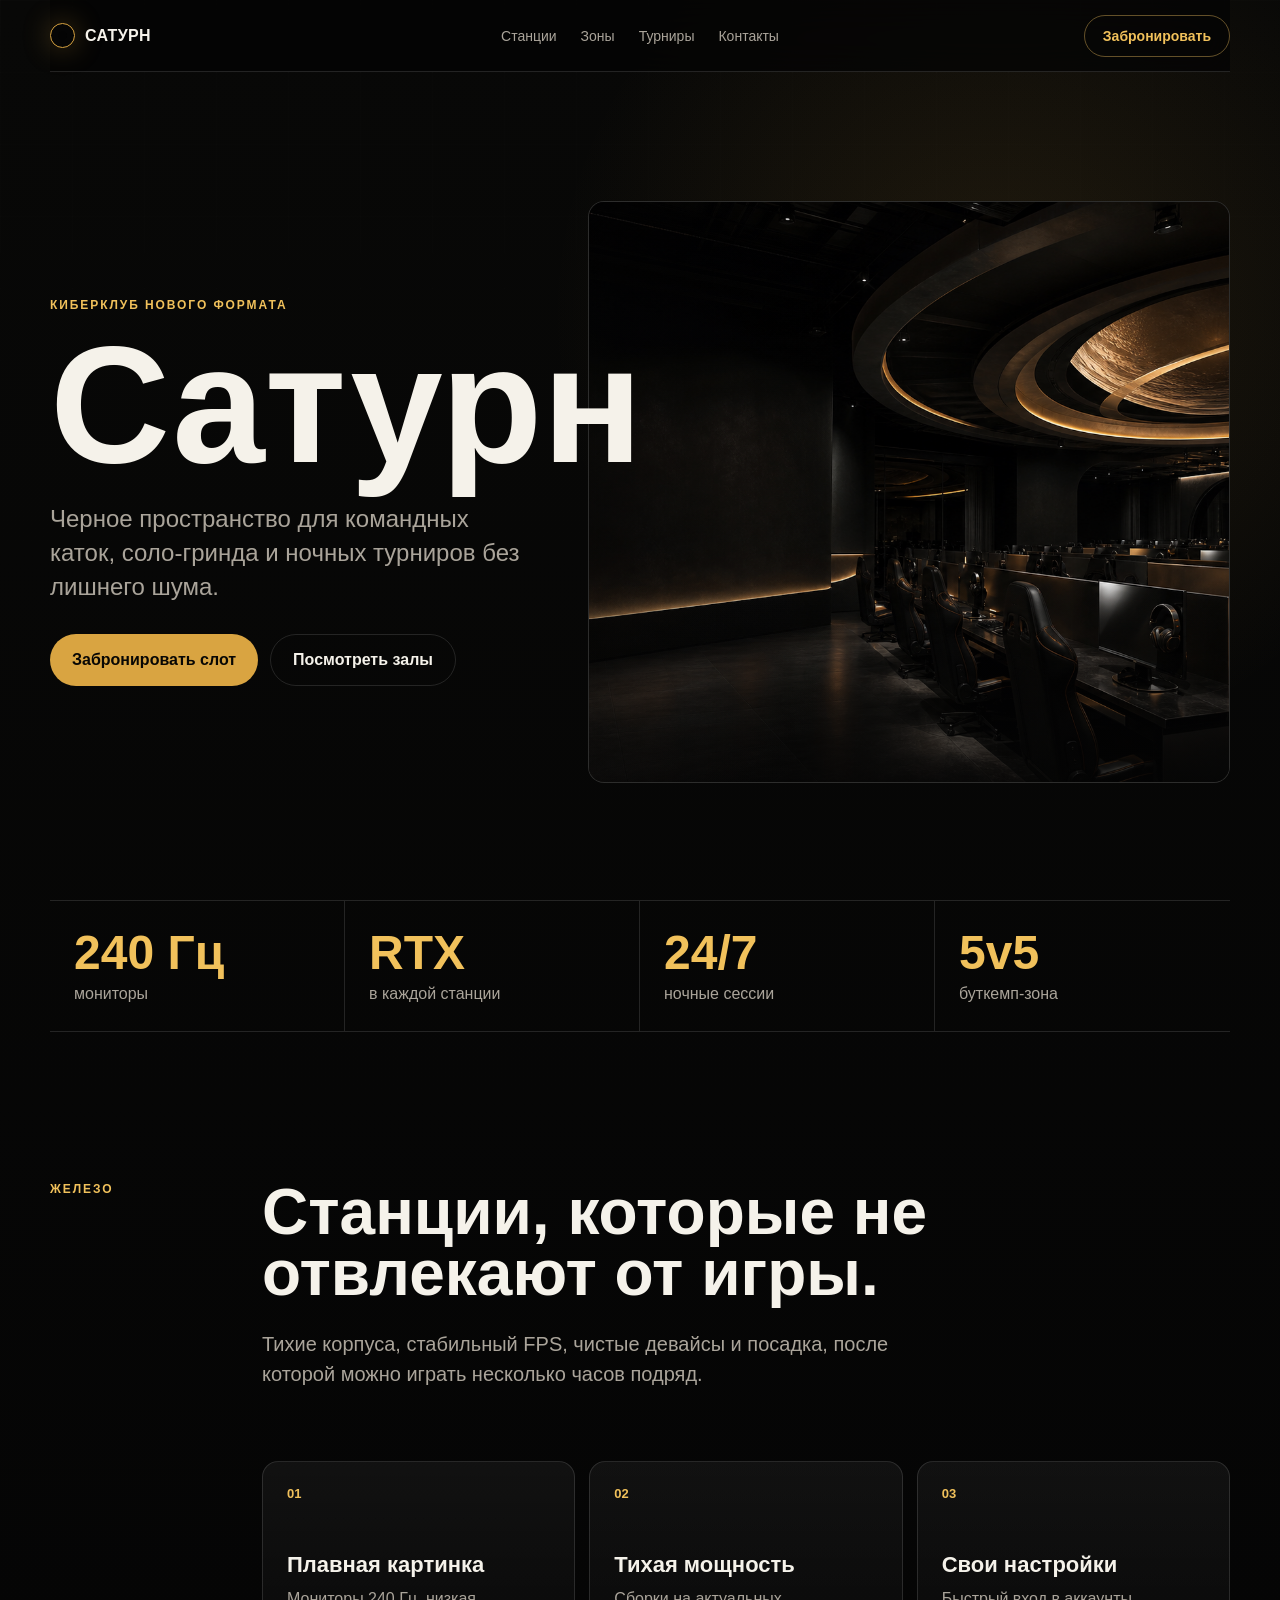
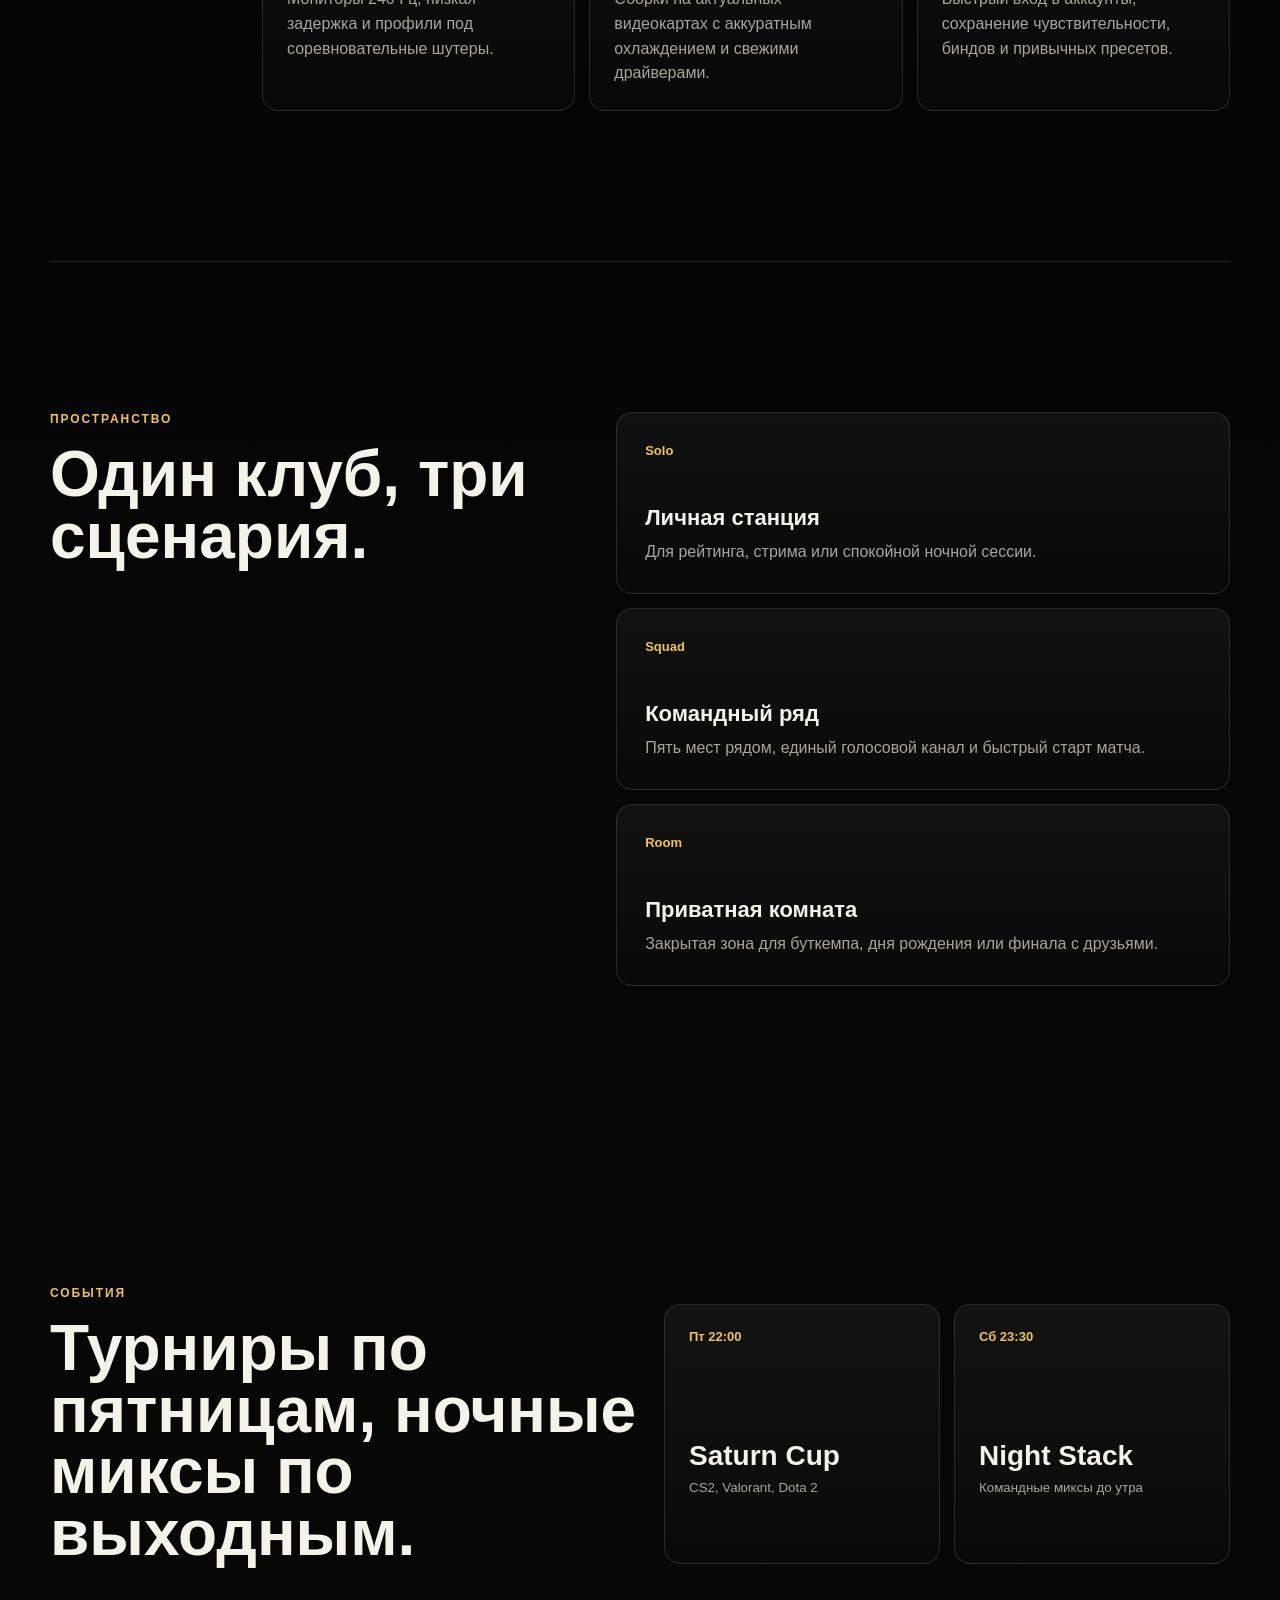
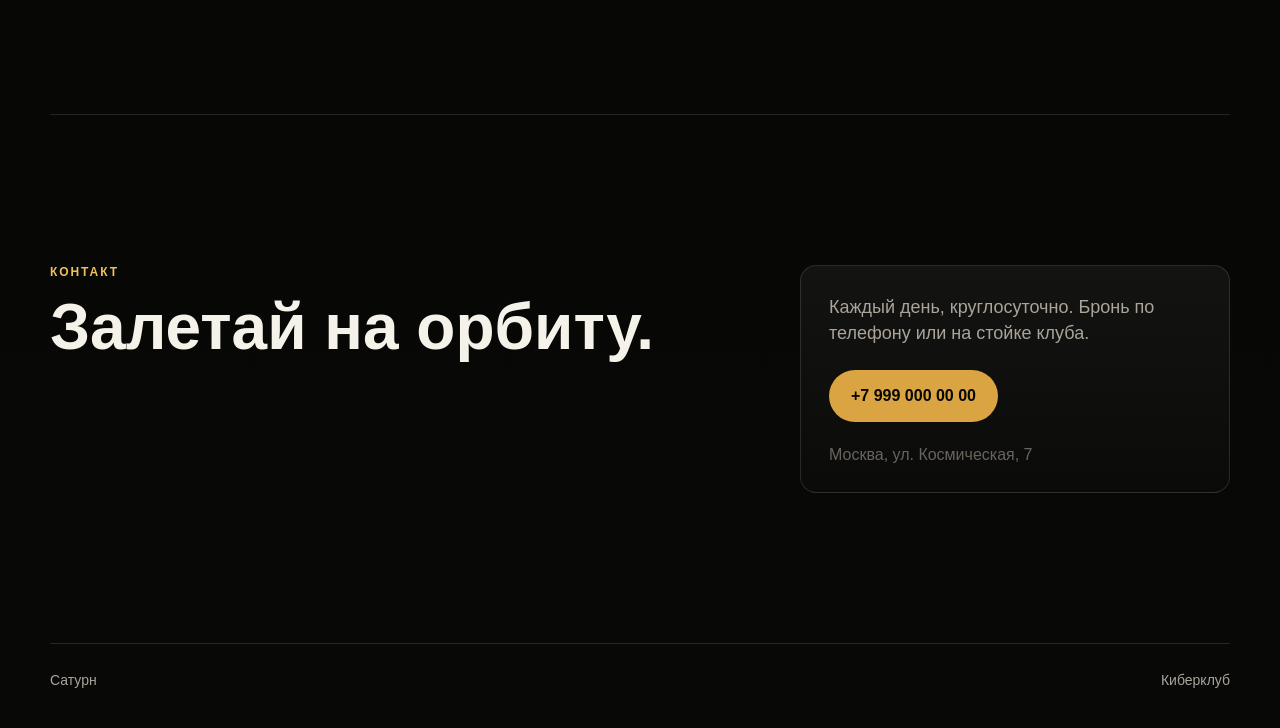
==== index.html @ b1b09402 "Add files via upload" ====
<!doctype html>
<html lang="ru">
  <head>
    <meta charset="utf-8">
    <meta name="viewport" content="width=device-width, initial-scale=1">
    <title>Сатурн | Киберклуб</title>
    <meta
      name="description"
      content="Киберклуб Сатурн: игровые станции, приватные комнаты, турниры и ночные сессии в минималистичном черном пространстве."
    >
    <link rel="preload" href="assets/saturn-hero.png" as="image">
    <link rel="stylesheet" href="styles.css">
  </head>
  <body>
    <header class="site-header">
      <a class="brand" href="#top" aria-label="Сатурн, на главную">
        <span class="brand-mark" aria-hidden="true"></span>
        <span>Сатурн</span>
      </a>
      <nav class="nav" aria-label="Основная навигация">
        <a href="#stations">Станции</a>
        <a href="#zones">Зоны</a>
        <a href="#events">Турниры</a>
        <a href="#contact">Контакты</a>
      </nav>
      <a class="nav-cta" href="#booking">Забронировать</a>
    </header>

    <main id="top">
      <section class="hero" aria-labelledby="hero-title">
        <div class="hero-copy">
          <p class="eyebrow">Киберклуб нового формата</p>
          <h1 id="hero-title">Сатурн</h1>
          <p class="hero-text">
            Черное пространство для командных каток, соло-гринда и ночных турниров без лишнего шума.
          </p>
          <div class="hero-actions" id="booking">
            <a class="button button-primary" href="tel:+79990000000">Забронировать слот</a>
            <a class="button button-secondary" href="#zones">Посмотреть залы</a>
          </div>
        </div>
        <div class="hero-visual" aria-label="Интерьер киберклуба Сатурн">
          <img src="assets/saturn-hero.png" alt="Темный футуристичный зал киберклуба с игровыми станциями">
        </div>
      </section>

      <section class="signal-strip" aria-label="Ключевые преимущества">
        <div>
          <strong>240 Гц</strong>
          <span>мониторы</span>
        </div>
        <div>
          <strong>RTX</strong>
          <span>в каждой станции</span>
        </div>
        <div>
          <strong>24/7</strong>
          <span>ночные сессии</span>
        </div>
        <div>
          <strong>5v5</strong>
          <span>буткемп-зона</span>
        </div>
      </section>

      <section class="section section-intro" id="stations">
        <div class="section-kicker">Железо</div>
        <div class="section-body">
          <h2>Станции, которые не отвлекают от игры.</h2>
          <p>
            Тихие корпуса, стабильный FPS, чистые девайсы и посадка, после которой можно играть несколько часов подряд.
          </p>
        </div>
        <div class="spec-grid">
          <article>
            <span>01</span>
            <h3>Плавная картинка</h3>
            <p>Мониторы 240 Гц, низкая задержка и профили под соревновательные шутеры.</p>
          </article>
          <article>
            <span>02</span>
            <h3>Тихая мощность</h3>
            <p>Сборки на актуальных видеокартах с аккуратным охлаждением и свежими драйверами.</p>
          </article>
          <article>
            <span>03</span>
            <h3>Свои настройки</h3>
            <p>Быстрый вход в аккаунты, сохранение чувствительности, биндов и привычных пресетов.</p>
          </article>
        </div>
      </section>

      <section class="zones" id="zones" aria-labelledby="zones-title">
        <div class="zone-main">
          <p class="eyebrow">Пространство</p>
          <h2 id="zones-title">Один клуб, три сценария.</h2>
        </div>
        <div class="zone-list">
          <article>
            <span>Solo</span>
            <h3>Личная станция</h3>
            <p>Для рейтинга, стрима или спокойной ночной сессии.</p>
          </article>
          <article>
            <span>Squad</span>
            <h3>Командный ряд</h3>
            <p>Пять мест рядом, единый голосовой канал и быстрый старт матча.</p>
          </article>
          <article>
            <span>Room</span>
            <h3>Приватная комната</h3>
            <p>Закрытая зона для буткемпа, дня рождения или финала с друзьями.</p>
          </article>
        </div>
      </section>

      <section class="events" id="events" aria-labelledby="events-title">
        <div>
          <p class="eyebrow">События</p>
          <h2 id="events-title">Турниры по пятницам, ночные миксы по выходным.</h2>
        </div>
        <a class="event-card" href="#contact">
          <span class="event-date">Пт 22:00</span>
          <strong>Saturn Cup</strong>
          <small>CS2, Valorant, Dota 2</small>
        </a>
        <a class="event-card" href="#contact">
          <span class="event-date">Сб 23:30</span>
          <strong>Night Stack</strong>
          <small>Командные миксы до утра</small>
        </a>
      </section>

      <section class="contact" id="contact" aria-labelledby="contact-title">
        <div>
          <p class="eyebrow">Контакт</p>
          <h2 id="contact-title">Залетай на орбиту.</h2>
        </div>
        <div class="contact-panel">
          <p>Каждый день, круглосуточно. Бронь по телефону или на стойке клуба.</p>
          <a class="button button-primary" href="tel:+79990000000">+7 999 000 00 00</a>
          <address>Москва, ул. Космическая, 7</address>
        </div>
      </section>
    </main>

    <footer class="footer">
      <span>Сатурн</span>
      <span>Киберклуб</span>
    </footer>
  </body>
</html>
---- styles.css ----
:root {
  color-scheme: dark;
  --bg: #050505;
  --panel: #10100f;
  --panel-soft: #171612;
  --line: rgba(255, 255, 255, 0.12);
  --line-strong: rgba(229, 184, 92, 0.42);
  --text: #f5f2ea;
  --muted: #aaa49a;
  --dim: #69645d;
  --accent: #d9a441;
  --accent-strong: #f1c15b;
  --radius: 16px;
  --max: 1180px;
}

* {
  box-sizing: border-box;
}

html {
  scroll-behavior: smooth;
}

body {
  margin: 0;
  min-width: 320px;
  background:
    radial-gradient(circle at 78% 8%, rgba(217, 164, 65, 0.12), transparent 28rem),
    linear-gradient(180deg, #080807 0%, var(--bg) 42%, #080807 100%);
  color: var(--text);
  font-family: Arial, Helvetica, sans-serif;
  letter-spacing: 0;
}

body::before {
  position: fixed;
  inset: 0;
  z-index: -1;
  content: "";
  pointer-events: none;
  opacity: 0.34;
  background-image:
    linear-gradient(rgba(255, 255, 255, 0.035) 1px, transparent 1px),
    linear-gradient(90deg, rgba(255, 255, 255, 0.035) 1px, transparent 1px);
  background-size: 72px 72px;
  mask-image: linear-gradient(to bottom, #000, transparent 72%);
}

a {
  color: inherit;
  text-decoration: none;
}

img {
  display: block;
  max-width: 100%;
}

.site-header {
  position: sticky;
  top: 0;
  z-index: 20;
  display: grid;
  grid-template-columns: 1fr auto 1fr;
  align-items: center;
  width: min(var(--max), calc(100% - 32px));
  height: 72px;
  margin: 0 auto;
  border-bottom: 1px solid var(--line);
  background: rgba(5, 5, 5, 0.78);
  backdrop-filter: blur(18px);
}

.brand,
.nav,
.nav-cta {
  display: flex;
  align-items: center;
}

.brand {
  gap: 10px;
  font-weight: 700;
  letter-spacing: 0.02em;
  text-transform: uppercase;
}

.brand-mark {
  width: 25px;
  height: 25px;
  border: 1px solid var(--accent);
  border-radius: 50%;
  box-shadow: inset 0 0 0 7px var(--bg), 0 0 28px rgba(217, 164, 65, 0.34);
}

.nav {
  gap: 24px;
  color: var(--muted);
  font-size: 14px;
}

.nav a {
  transition: color 180ms ease;
}

.nav a:hover,
.nav a:focus-visible {
  color: var(--text);
}

.nav-cta {
  justify-self: end;
  min-height: 42px;
  padding: 0 18px;
  border: 1px solid var(--line-strong);
  border-radius: 999px;
  color: var(--accent-strong);
  font-size: 14px;
  font-weight: 700;
  transition: transform 180ms ease, border-color 180ms ease;
}

.nav-cta:active,
.button:active,
.event-card:active {
  transform: translateY(1px);
}

main {
  overflow: hidden;
}

.hero {
  display: grid;
  grid-template-columns: minmax(0, 0.85fr) minmax(420px, 1.15fr);
  gap: clamp(28px, 5vw, 76px);
  align-items: center;
  width: min(var(--max), calc(100% - 32px));
  min-height: calc(100dvh - 72px);
  margin: 0 auto;
  padding: 56px 0 44px;
}

.hero-copy {
  position: relative;
  z-index: 2;
}

.eyebrow,
.section-kicker {
  margin: 0 0 18px;
  color: var(--accent-strong);
  font-size: 12px;
  font-weight: 700;
  letter-spacing: 0.16em;
  text-transform: uppercase;
}

h1,
h2,
h3,
p {
  margin-top: 0;
}

h1 {
  margin-bottom: 22px;
  font-size: clamp(76px, 13vw, 168px);
  line-height: 0.9;
  letter-spacing: 0;
}

h2 {
  margin-bottom: 0;
  max-width: 740px;
  font-size: clamp(36px, 5vw, 72px);
  line-height: 0.96;
  letter-spacing: 0;
}

h3 {
  margin-bottom: 10px;
  font-size: 22px;
  line-height: 1.1;
}

.hero-text {
  max-width: 560px;
  margin-bottom: 30px;
  color: var(--muted);
  font-size: clamp(18px, 2vw, 24px);
  line-height: 1.42;
}

.hero-actions {
  display: flex;
  flex-wrap: wrap;
  gap: 12px;
}

.button {
  display: inline-flex;
  align-items: center;
  justify-content: center;
  min-height: 52px;
  max-width: 100%;
  padding: 0 22px;
  border-radius: 999px;
  font-weight: 800;
  transition: transform 180ms ease, background 180ms ease, border-color 180ms ease;
  white-space: nowrap;
}

.button-primary {
  background: var(--accent);
  color: #080704;
}

.button-primary:hover,
.button-primary:focus-visible {
  background: var(--accent-strong);
}

.button-secondary {
  border: 1px solid var(--line);
  color: var(--text);
}

.button-secondary:hover,
.button-secondary:focus-visible {
  border-color: var(--line-strong);
}

.hero-visual {
  position: relative;
  min-height: 580px;
  border-radius: var(--radius);
  overflow: hidden;
  border: 1px solid var(--line);
  background: var(--panel);
  animation: reveal 900ms ease both;
}

.hero-visual::after {
  position: absolute;
  inset: 0;
  content: "";
  background:
    linear-gradient(90deg, rgba(5, 5, 5, 0.28), transparent 42%),
    linear-gradient(0deg, rgba(5, 5, 5, 0.64), transparent 36%);
  pointer-events: none;
}

.hero-visual img {
  width: 100%;
  height: 100%;
  min-height: 580px;
  object-fit: cover;
}

.signal-strip {
  display: grid;
  grid-template-columns: repeat(4, 1fr);
  width: min(var(--max), calc(100% - 32px));
  margin: 0 auto;
  border-top: 1px solid var(--line);
  border-bottom: 1px solid var(--line);
}

.signal-strip div {
  min-height: 118px;
  padding: 28px 24px;
  border-right: 1px solid var(--line);
}

.signal-strip div:last-child {
  border-right: 0;
}

.signal-strip strong {
  display: block;
  margin-bottom: 8px;
  color: var(--accent-strong);
  font-size: clamp(28px, 4vw, 48px);
  line-height: 1;
}

.signal-strip span,
.spec-grid p,
.zone-list p,
.events small,
.contact-panel,
.footer {
  color: var(--muted);
}

.section,
.zones,
.events,
.contact {
  width: min(var(--max), calc(100% - 32px));
  margin: 0 auto;
  padding: clamp(76px, 12vw, 150px) 0;
}

.section-intro {
  display: grid;
  grid-template-columns: 180px minmax(0, 1fr);
  gap: 32px;
}

.section-body p {
  max-width: 680px;
  margin: 24px 0 0;
  color: var(--muted);
  font-size: 20px;
  line-height: 1.5;
}

.spec-grid {
  grid-column: 2;
  display: grid;
  grid-template-columns: repeat(3, 1fr);
  gap: 14px;
  margin-top: 40px;
}

.spec-grid article,
.zone-list article,
.event-card,
.contact-panel {
  border: 1px solid var(--line);
  border-radius: var(--radius);
  background: linear-gradient(180deg, rgba(255, 255, 255, 0.05), rgba(255, 255, 255, 0.015));
}

.spec-grid article {
  min-height: 240px;
  padding: 24px;
}

.spec-grid span {
  display: block;
  margin-bottom: 52px;
  color: var(--accent-strong);
  font-size: 13px;
  font-weight: 800;
}

.spec-grid p,
.zone-list p {
  margin-bottom: 0;
  line-height: 1.55;
}

.zones {
  display: grid;
  grid-template-columns: 0.9fr 1.1fr;
  gap: clamp(24px, 5vw, 70px);
  align-items: start;
  border-top: 1px solid var(--line);
}

.zone-main {
  position: sticky;
  top: 112px;
}

.zone-list {
  display: grid;
  gap: 14px;
}

.zone-list article {
  padding: 28px;
}

.zone-list span {
  display: inline-flex;
  margin-bottom: 48px;
  color: var(--accent-strong);
  font-size: 13px;
  font-weight: 800;
}

.events {
  display: grid;
  grid-template-columns: minmax(0, 1fr) minmax(220px, 0.46fr) minmax(220px, 0.46fr);
  gap: 14px;
  align-items: end;
}

.event-card {
  min-height: 260px;
  padding: 24px;
  transition: transform 180ms ease, border-color 180ms ease;
}

.event-card:hover,
.event-card:focus-visible {
  border-color: var(--line-strong);
  transform: translateY(-3px);
}

.event-date {
  display: block;
  margin-bottom: 98px;
  color: var(--accent-strong);
  font-size: 13px;
  font-weight: 800;
}

.event-card strong,
.event-card small {
  display: block;
}

.event-card strong {
  margin-bottom: 10px;
  font-size: 28px;
  line-height: 1;
}

.contact {
  display: grid;
  grid-template-columns: minmax(0, 1fr) minmax(320px, 430px);
  gap: 32px;
  align-items: start;
  border-top: 1px solid var(--line);
}

.contact-panel {
  padding: 28px;
}

.contact-panel p {
  margin-bottom: 24px;
  font-size: 18px;
  line-height: 1.45;
}

address {
  margin-top: 24px;
  color: var(--dim);
  font-style: normal;
}

.footer {
  display: flex;
  justify-content: space-between;
  width: min(var(--max), calc(100% - 32px));
  margin: 0 auto;
  padding: 28px 0 40px;
  border-top: 1px solid var(--line);
  font-size: 14px;
}

@keyframes reveal {
  from {
    opacity: 0;
    transform: translateY(18px) scale(0.985);
  }
  to {
    opacity: 1;
    transform: translateY(0) scale(1);
  }
}

@media (prefers-reduced-motion: reduce) {
  *,
  *::before,
  *::after {
    scroll-behavior: auto !important;
    animation-duration: 0.01ms !important;
    animation-iteration-count: 1 !important;
    transition-duration: 0.01ms !important;
  }
}

@media (max-width: 900px) {
  .site-header {
    grid-template-columns: 1fr auto;
  }

  .nav {
    display: none;
  }

  .hero,
  .section-intro,
  .zones,
  .events,
  .contact {
    grid-template-columns: 1fr;
  }

  .hero {
    min-height: auto;
    padding-top: 48px;
  }

  .hero-visual {
    min-height: 430px;
  }

  .hero-visual img {
    min-height: 430px;
  }

  .signal-strip,
  .spec-grid {
    grid-template-columns: repeat(2, 1fr);
  }

  .spec-grid {
    grid-column: auto;
  }

  .zone-main {
    position: static;
  }
}

@media (max-width: 560px) {
  .site-header,
  .hero,
  .signal-strip,
  .section,
  .zones,
  .events,
  .contact,
  .footer {
    width: min(100% - 24px, var(--max));
  }

  .site-header {
    height: 64px;
  }

  .brand {
    font-size: 14px;
  }

  .nav-cta {
    min-height: 38px;
    padding: 0 13px;
    font-size: 13px;
  }

  .hero {
    gap: 26px;
    padding-top: 36px;
  }

  h1 {
    font-size: clamp(64px, 23vw, 104px);
  }

  h2 {
    font-size: clamp(34px, 13vw, 54px);
  }

  .hero-text {
    font-size: 18px;
  }

  .button {
    width: 100%;
    white-space: normal;
    text-align: center;
  }

  .hero-visual,
  .hero-visual img {
    min-height: 340px;
  }

  .signal-strip,
  .spec-grid {
    grid-template-columns: 1fr;
  }

  .signal-strip div {
    min-height: 96px;
    border-right: 0;
    border-bottom: 1px solid var(--line);
  }

  .signal-strip div:last-child {
    border-bottom: 0;
  }

  .spec-grid article,
  .event-card {
    min-height: 210px;
  }

  .spec-grid span,
  .zone-list span,
  .event-date {
    margin-bottom: 42px;
  }

  .footer {
    flex-direction: column;
    gap: 8px;
  }
}
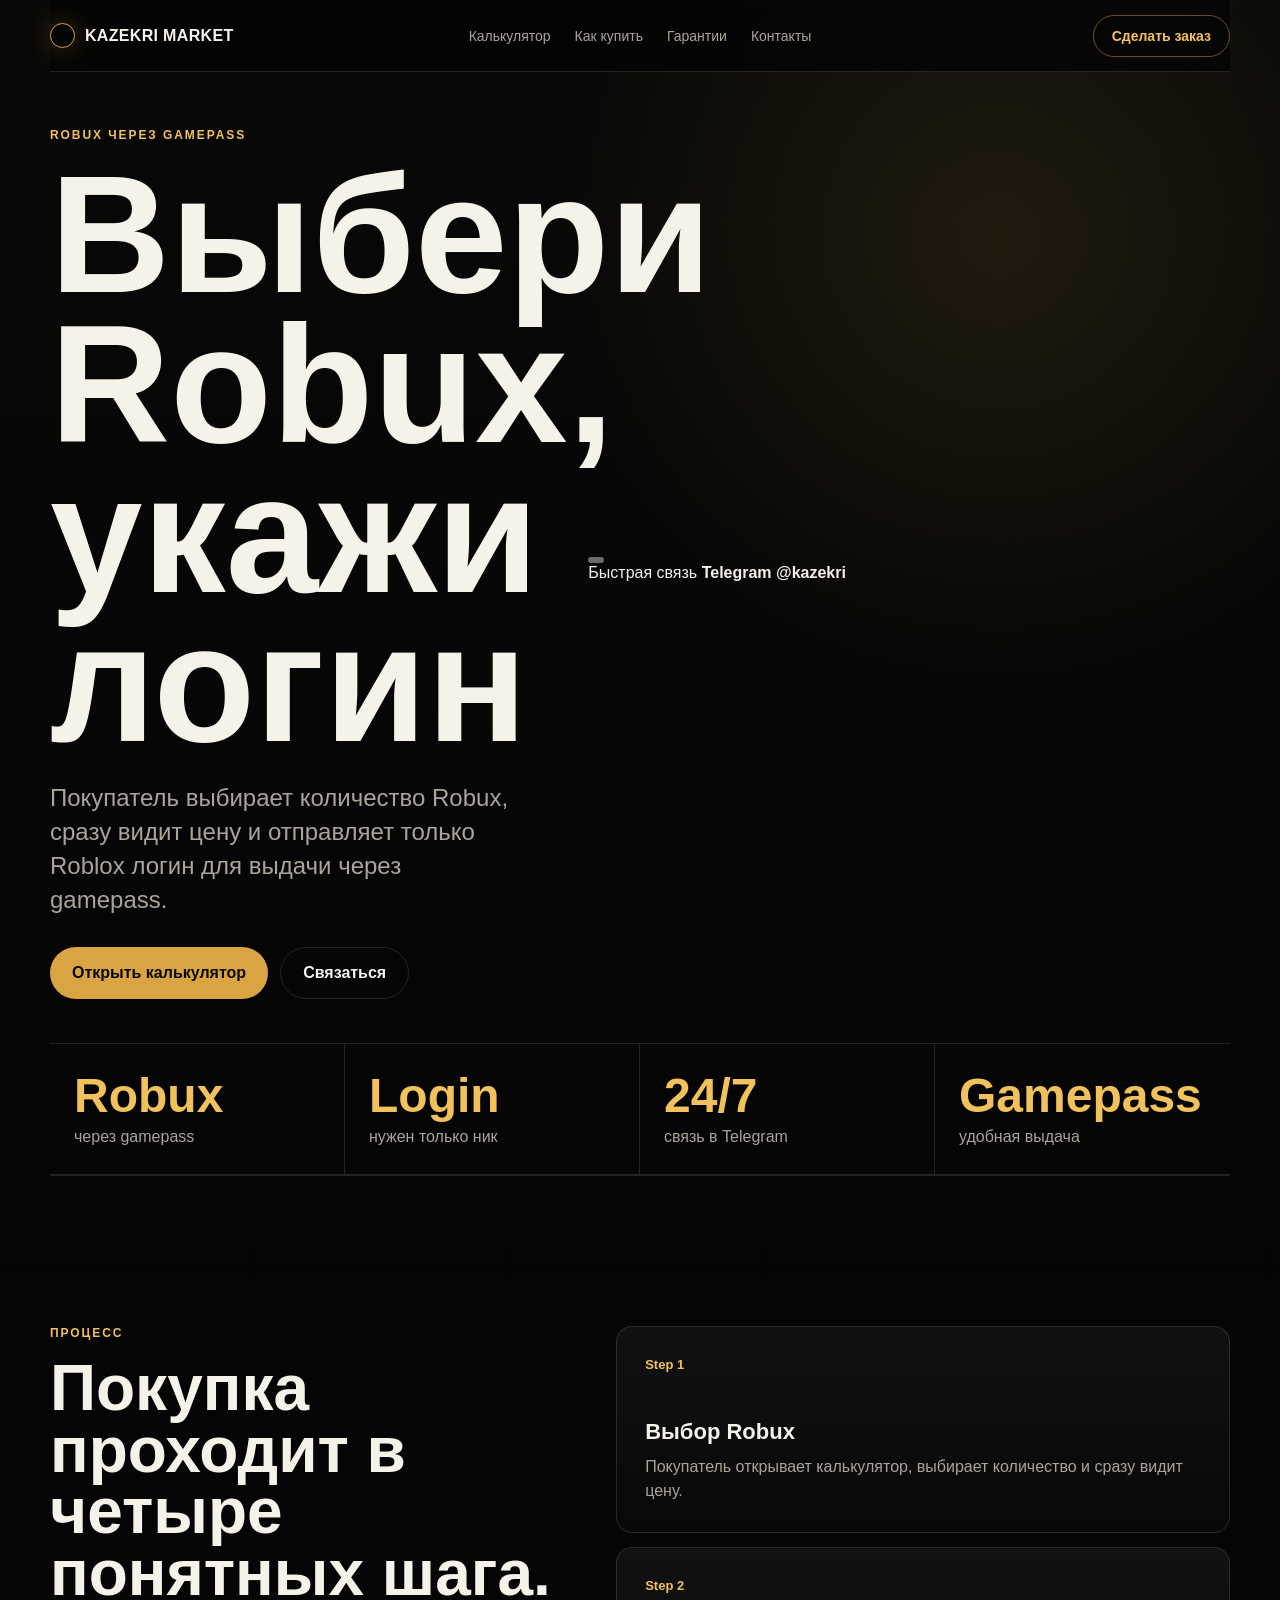
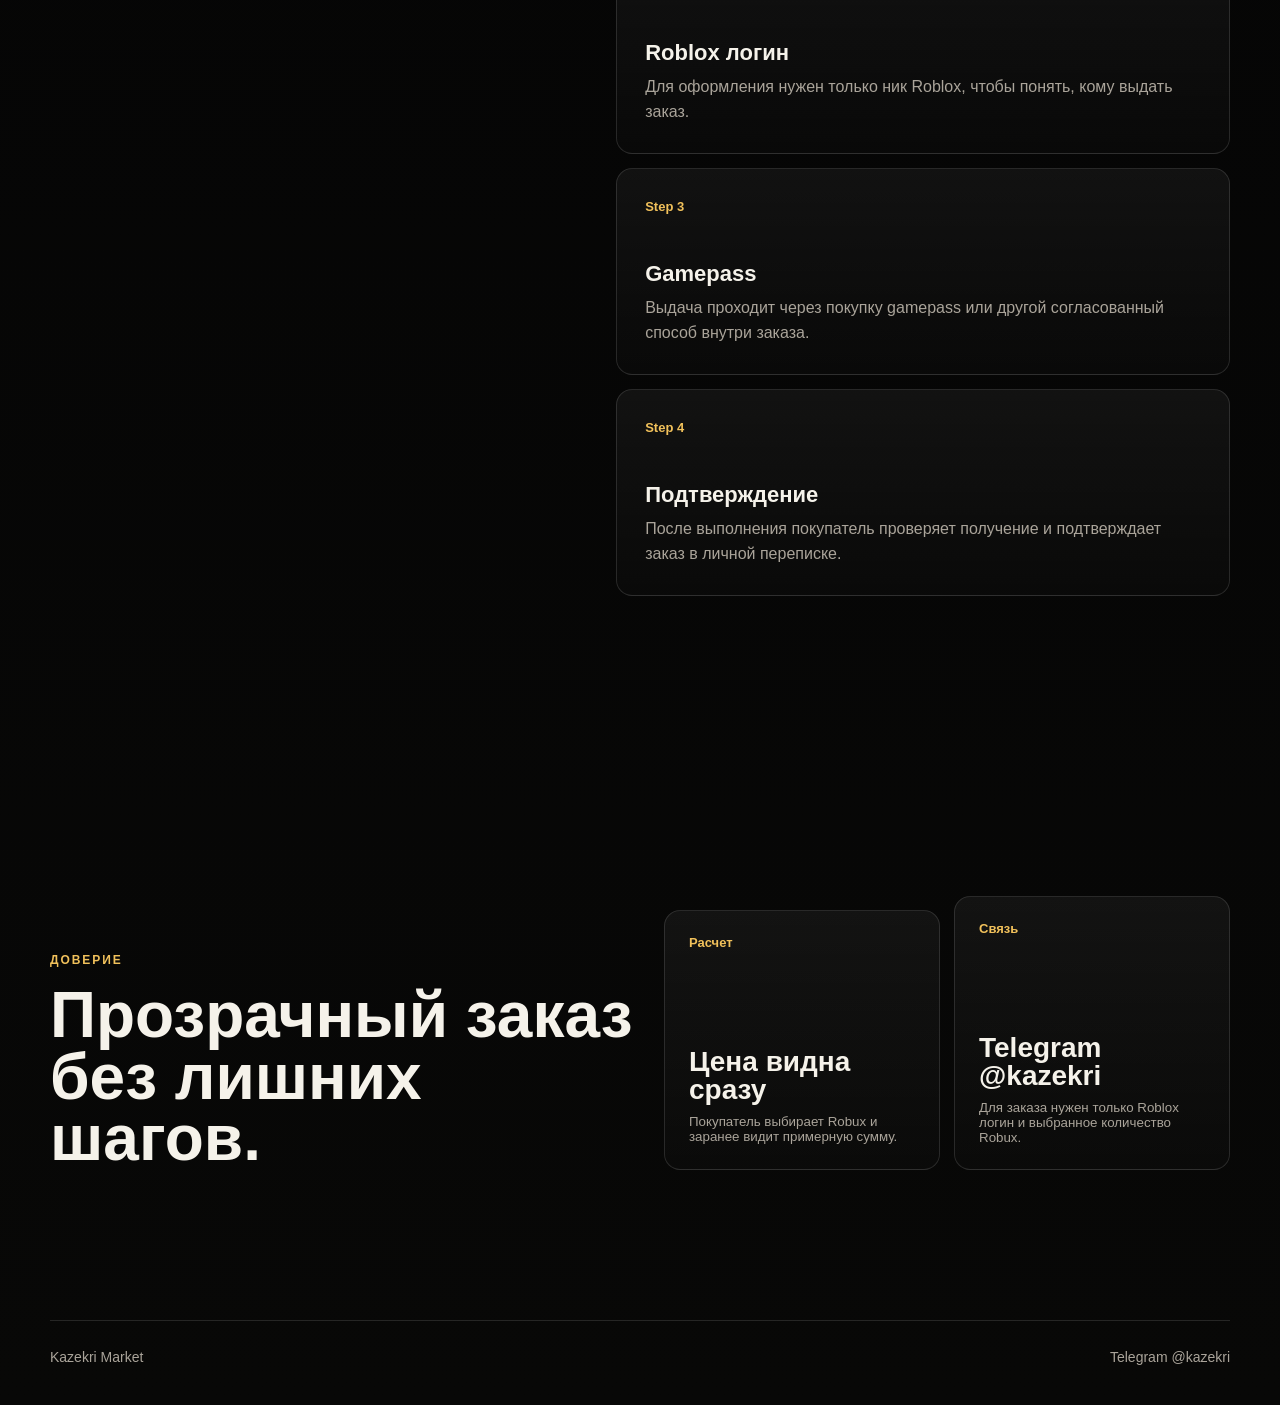
==== commit eba2db07: "Add files via upload" ====
--- a/index.html
+++ b/index.html
@@ -3,150 +3,140 @@
   <head>
     <meta charset="utf-8">
     <meta name="viewport" content="width=device-width, initial-scale=1">
-    <title>Сатурн | Киберклуб</title>
+    <title>Kazekri Market | Robux через gamepass</title>
     <meta
       name="description"
-      content="Киберклуб Сатурн: игровые станции, приватные комнаты, турниры и ночные сессии в минималистичном черном пространстве."
+      content="Kazekri Market: продажа Robux через gamepass. Выбираешь количество, видишь цену и оформляешь заказ через Telegram."
     >
-    <link rel="preload" href="assets/saturn-hero.png" as="image">
     <link rel="stylesheet" href="styles.css">
   </head>
   <body>
     <header class="site-header">
-      <a class="brand" href="#top" aria-label="Сатурн, на главную">
+      <a class="brand" href="index.html" aria-label="Kazekri Market, на главную">
         <span class="brand-mark" aria-hidden="true"></span>
-        <span>Сатурн</span>
+        <span>Kazekri Market</span>
       </a>
       <nav class="nav" aria-label="Основная навигация">
-        <a href="#stations">Станции</a>
-        <a href="#zones">Зоны</a>
-        <a href="#events">Турниры</a>
-        <a href="#contact">Контакты</a>
+        <a href="robux.html">Калькулятор</a>
+        <a href="index.html#process">Как купить</a>
+        <a href="index.html#trust">Гарантии</a>
+        <a href="contacts.html">Контакты</a>
       </nav>
-      <a class="nav-cta" href="#booking">Забронировать</a>
+      <a class="nav-cta" href="robux.html">Сделать заказ</a>
     </header>
 
     <main id="top">
-      <section class="hero" aria-labelledby="hero-title">
+      <section class="hero shop-hero" aria-labelledby="hero-title">
         <div class="hero-copy">
-          <p class="eyebrow">Киберклуб нового формата</p>
-          <h1 id="hero-title">Сатурн</h1>
+          <p class="eyebrow">Robux через gamepass</p>
+          <h1 id="hero-title" class="reveal-title" aria-label="Выбери Robux, укажи логин">
+            <span class="word" aria-hidden="true">
+              <span class="char" style="--i: 0">В</span><span class="char" style="--i: 1">ы</span><span class="char" style="--i: 2">б</span><span class="char" style="--i: 3">е</span><span class="char" style="--i: 4">р</span><span class="char" style="--i: 5">и</span>
+            </span>
+            <span class="word" aria-hidden="true">
+              <span class="char" style="--i: 6">R</span><span class="char" style="--i: 7">o</span><span class="char" style="--i: 8">b</span><span class="char" style="--i: 9">u</span><span class="char" style="--i: 10">x</span><span class="char" style="--i: 11">,</span>
+            </span>
+            <span class="word" aria-hidden="true">
+              <span class="char" style="--i: 12">у</span><span class="char" style="--i: 13">к</span><span class="char" style="--i: 14">а</span><span class="char" style="--i: 15">ж</span><span class="char" style="--i: 16">и</span>
+            </span>
+            <span class="word" aria-hidden="true">
+              <span class="char" style="--i: 17">л</span><span class="char" style="--i: 18">о</span><span class="char" style="--i: 19">г</span><span class="char" style="--i: 20">и</span><span class="char" style="--i: 21">н</span>
+            </span>
+          </h1>
           <p class="hero-text">
-            Черное пространство для командных каток, соло-гринда и ночных турниров без лишнего шума.
+            Покупатель выбирает количество Robux, сразу видит цену и отправляет только Roblox логин для выдачи через gamepass.
           </p>
-          <div class="hero-actions" id="booking">
-            <a class="button button-primary" href="tel:+79990000000">Забронировать слот</a>
-            <a class="button button-secondary" href="#zones">Посмотреть залы</a>
+          <div class="hero-actions">
+            <a class="button button-primary" href="robux.html">Открыть калькулятор</a>
+            <a class="button button-secondary" href="contacts.html">Связаться</a>
           </div>
         </div>
-        <div class="hero-visual" aria-label="Интерьер киберклуба Сатурн">
-          <img src="assets/saturn-hero.png" alt="Темный футуристичный зал киберклуба с игровыми станциями">
+
+        <div class="roblox-stage" aria-label="Анимированная кнопка Roblox">
+          <button class="roblox-button" type="button" aria-label="Запустить анимацию Roblox">
+            <span class="roblox-hole" aria-hidden="true"></span>
+          </button>
+          <div class="glow-ring ring-one" aria-hidden="true"></div>
+          <div class="glow-ring ring-two" aria-hidden="true"></div>
+          <div class="spark spark-one" aria-hidden="true"></div>
+          <div class="spark spark-two" aria-hidden="true"></div>
+          <div class="spark spark-three" aria-hidden="true"></div>
+          <div class="hero-badge">
+            <span>Быстрая связь</span>
+            <strong>Telegram @kazekri</strong>
+          </div>
         </div>
       </section>
 
-      <section class="signal-strip" aria-label="Ключевые преимущества">
+      <section class="signal-strip" aria-label="Основные преимущества">
         <div>
-          <strong>240 Гц</strong>
-          <span>мониторы</span>
+          <strong>Robux</strong>
+          <span>через gamepass</span>
         </div>
         <div>
-          <strong>RTX</strong>
-          <span>в каждой станции</span>
+          <strong>Login</strong>
+          <span>нужен только ник</span>
         </div>
         <div>
           <strong>24/7</strong>
-          <span>ночные сессии</span>
+          <span>связь в Telegram</span>
         </div>
         <div>
-          <strong>5v5</strong>
-          <span>буткемп-зона</span>
+          <strong>Gamepass</strong>
+          <span>удобная выдача</span>
         </div>
       </section>
 
-      <section class="section section-intro" id="stations">
-        <div class="section-kicker">Железо</div>
-        <div class="section-body">
-          <h2>Станции, которые не отвлекают от игры.</h2>
-          <p>
-            Тихие корпуса, стабильный FPS, чистые девайсы и посадка, после которой можно играть несколько часов подряд.
-          </p>
+      <section class="zones" id="process" aria-labelledby="process-title">
+        <div class="zone-main">
+          <p class="eyebrow">Процесс</p>
+          <h2 id="process-title">Покупка проходит в четыре понятных шага.</h2>
         </div>
-        <div class="spec-grid">
+        <div class="zone-list">
           <article>
-            <span>01</span>
-            <h3>Плавная картинка</h3>
-            <p>Мониторы 240 Гц, низкая задержка и профили под соревновательные шутеры.</p>
+            <span>Step 1</span>
+            <h3>Выбор Robux</h3>
+            <p>Покупатель открывает калькулятор, выбирает количество и сразу видит цену.</p>
           </article>
           <article>
-            <span>02</span>
-            <h3>Тихая мощность</h3>
-            <p>Сборки на актуальных видеокартах с аккуратным охлаждением и свежими драйверами.</p>
+            <span>Step 2</span>
+            <h3>Roblox логин</h3>
+            <p>Для оформления нужен только ник Roblox, чтобы понять, кому выдать заказ.</p>
           </article>
           <article>
-            <span>03</span>
-            <h3>Свои настройки</h3>
-            <p>Быстрый вход в аккаунты, сохранение чувствительности, биндов и привычных пресетов.</p>
+            <span>Step 3</span>
+            <h3>Gamepass</h3>
+            <p>Выдача проходит через покупку gamepass или другой согласованный способ внутри заказа.</p>
+          </article>
+          <article>
+            <span>Step 4</span>
+            <h3>Подтверждение</h3>
+            <p>После выполнения покупатель проверяет получение и подтверждает заказ в личной переписке.</p>
           </article>
         </div>
       </section>
 
-      <section class="zones" id="zones" aria-labelledby="zones-title">
-        <div class="zone-main">
-          <p class="eyebrow">Пространство</p>
-          <h2 id="zones-title">Один клуб, три сценария.</h2>
+      <section class="events" id="trust" aria-labelledby="trust-title">
+        <div>
+          <p class="eyebrow">Доверие</p>
+          <h2 id="trust-title">Прозрачный заказ без лишних шагов.</h2>
         </div>
-        <div class="zone-list">
-          <article>
-            <span>Solo</span>
-            <h3>Личная станция</h3>
-            <p>Для рейтинга, стрима или спокойной ночной сессии.</p>
-          </article>
-          <article>
-            <span>Squad</span>
-            <h3>Командный ряд</h3>
-            <p>Пять мест рядом, единый голосовой канал и быстрый старт матча.</p>
-          </article>
-          <article>
-            <span>Room</span>
-            <h3>Приватная комната</h3>
-            <p>Закрытая зона для буткемпа, дня рождения или финала с друзьями.</p>
-          </article>
-        </div>
-      </section>
-
-      <section class="events" id="events" aria-labelledby="events-title">
-        <div>
-          <p class="eyebrow">События</p>
-          <h2 id="events-title">Турниры по пятницам, ночные миксы по выходным.</h2>
-        </div>
-        <a class="event-card" href="#contact">
-          <span class="event-date">Пт 22:00</span>
-          <strong>Saturn Cup</strong>
-          <small>CS2, Valorant, Dota 2</small>
-        </a>
-        <a class="event-card" href="#contact">
-          <span class="event-date">Сб 23:30</span>
-          <strong>Night Stack</strong>
-          <small>Командные миксы до утра</small>
-        </a>
-      </section>
-
-      <section class="contact" id="contact" aria-labelledby="contact-title">
-        <div>
-          <p class="eyebrow">Контакт</p>
-          <h2 id="contact-title">Залетай на орбиту.</h2>
-        </div>
-        <div class="contact-panel">
-          <p>Каждый день, круглосуточно. Бронь по телефону или на стойке клуба.</p>
-          <a class="button button-primary" href="tel:+79990000000">+7 999 000 00 00</a>
-          <address>Москва, ул. Космическая, 7</address>
-        </div>
+        <article class="event-card">
+          <span class="event-date">Расчет</span>
+          <strong>Цена видна сразу</strong>
+          <small>Покупатель выбирает Robux и заранее видит примерную сумму.</small>
+        </article>
+        <article class="event-card">
+          <span class="event-date">Связь</span>
+          <strong>Telegram @kazekri</strong>
+          <small>Для заказа нужен только Roblox логин и выбранное количество Robux.</small>
+        </article>
       </section>
     </main>
 
     <footer class="footer">
-      <span>Сатурн</span>
-      <span>Киберклуб</span>
+      <span>Kazekri Market</span>
+      <a href="contacts.html">Telegram @kazekri</a>
     </footer>
   </body>
 </html>
